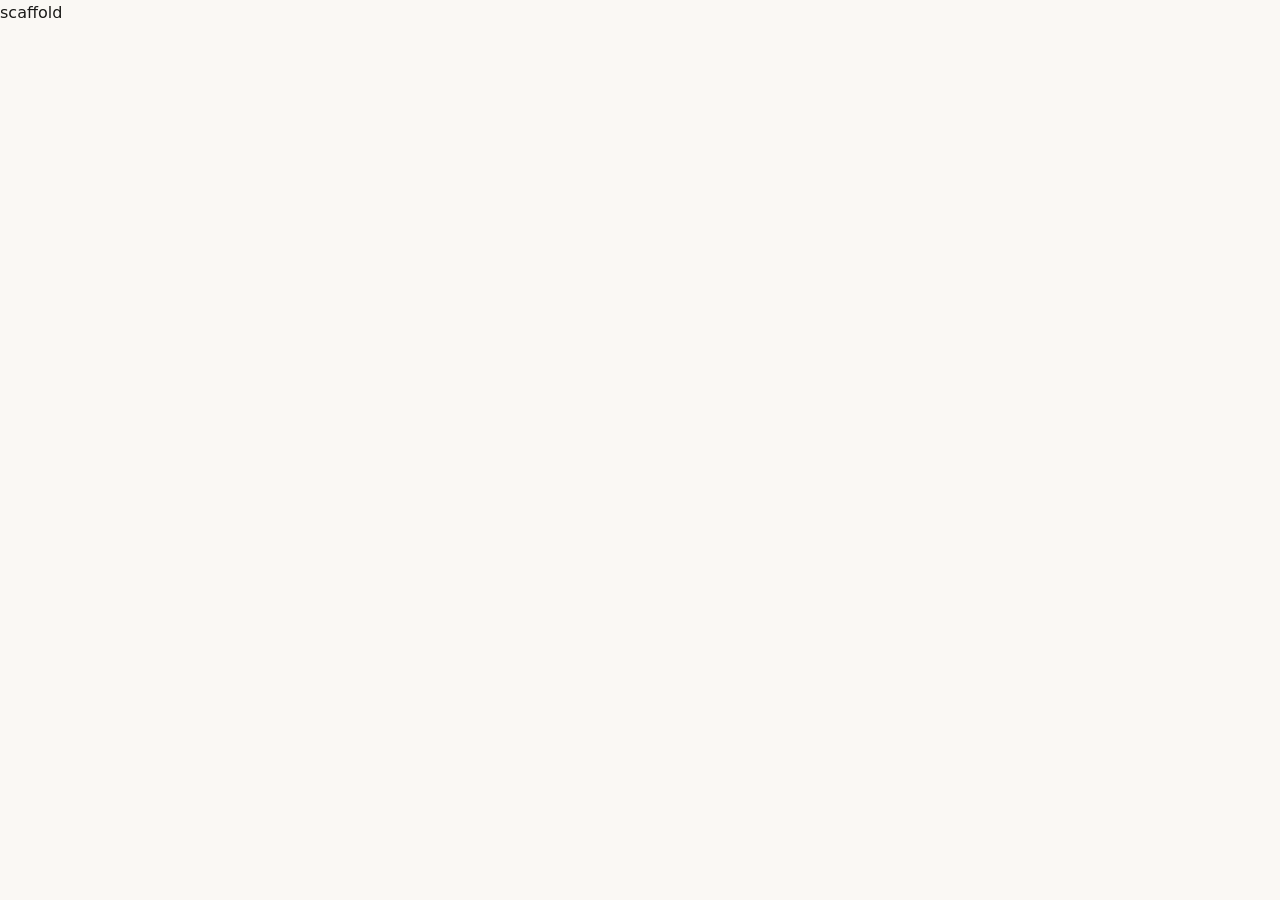
==== privacy.html @ ed711fa7 "feat: project scaffold — file structure + placeholders + LINKS config" ====
<!DOCTYPE html>
<html lang="ru">
<head>
  <meta charset="UTF-8">
  <meta name="viewport" content="width=device-width, initial-scale=1.0">
  <title>Политика конфиденциальности — Марат Деев</title>
  <link rel="stylesheet" href="css/style.css">
  <!-- METRIKA: вставьте счётчик Яндекс.Метрики здесь -->
</head>
<body>
  <p>scaffold</p>
  <script src="js/main.js"></script>
</body>
</html>
---- css/style.css ----
/* css/style.css */
:root {
  --color-bg: #FAF8F4;
  --color-white: #FFFFFF;
  --color-text: #1A1A18;
  --color-text-secondary: #6B6459;
  --color-accent: #C85A1E;
  --color-accent-hover: #A84A18;
  --color-border: #EDE9E2;
  --font-heading: 'Playfair Display', Georgia, serif;
  --font-body: 'Inter', system-ui, sans-serif;
  --radius: 8px;
  --shadow: 0 2px 16px rgba(0,0,0,0.07);
  --max-width: 1140px;
  --section-padding: 80px 24px;
}

*, *::before, *::after { box-sizing: border-box; margin: 0; padding: 0; }

html { scroll-behavior: smooth; }

body {
  font-family: var(--font-body);
  background: var(--color-bg);
  color: var(--color-text);
  font-size: 16px;
  line-height: 1.6;
}

img { max-width: 100%; display: block; }

a { color: inherit; text-decoration: none; }

.container {
  max-width: var(--max-width);
  margin: 0 auto;
  padding: 0 24px;
}
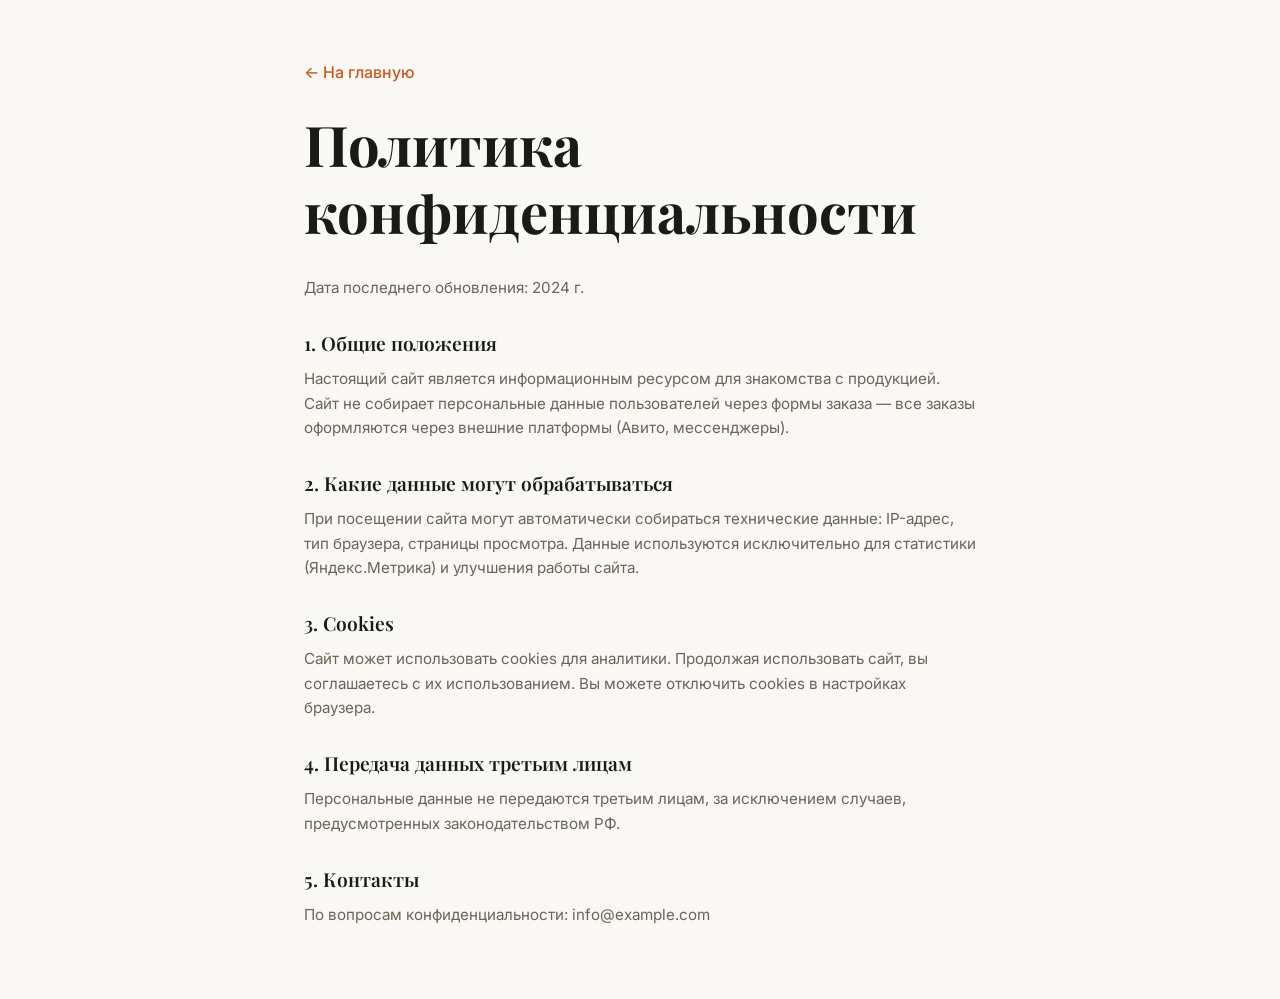
==== commit fe6be647: "feat: privacy policy page" ====
--- a/privacy.html
+++ b/privacy.html
@@ -4,11 +4,39 @@
   <meta charset="UTF-8">
   <meta name="viewport" content="width=device-width, initial-scale=1.0">
   <title>Политика конфиденциальности — Марат Деев</title>
+  <link rel="preconnect" href="https://fonts.googleapis.com">
+  <link rel="preconnect" href="https://fonts.gstatic.com" crossorigin>
+  <link href="https://fonts.googleapis.com/css2?family=Inter:wght@400;500;600&family=Playfair+Display:wght@600;700&display=swap" rel="stylesheet">
   <link rel="stylesheet" href="css/style.css">
-  <!-- METRIKA: вставьте счётчик Яндекс.Метрики здесь -->
+  <style>
+    .privacy-page { max-width: 720px; margin: 0 auto; padding: 60px 24px; }
+    .privacy-page h1 { margin-bottom: 32px; }
+    .privacy-page h2 { margin-top: 32px; margin-bottom: 12px; font-size: 1.2rem; }
+    .privacy-page p, .privacy-page li { font-size: 0.95rem; color: var(--color-text-secondary); }
+    .privacy-page ul { padding-left: 20px; }
+    .privacy-back { display: inline-block; margin-bottom: 24px; color: var(--color-accent); font-weight: 500; }
+  </style>
 </head>
 <body>
-  <p>scaffold</p>
-  <script src="js/main.js"></script>
+  <div class="privacy-page">
+    <a href="index.html" class="privacy-back">← На главную</a>
+    <h1>Политика конфиденциальности</h1>
+    <p>Дата последнего обновления: 2024 г.</p>
+
+    <h2>1. Общие положения</h2>
+    <p>Настоящий сайт является информационным ресурсом для знакомства с продукцией. Сайт не собирает персональные данные пользователей через формы заказа — все заказы оформляются через внешние платформы (Авито, мессенджеры).</p>
+
+    <h2>2. Какие данные могут обрабатываться</h2>
+    <p>При посещении сайта могут автоматически собираться технические данные: IP-адрес, тип браузера, страницы просмотра. Данные используются исключительно для статистики (Яндекс.Метрика) и улучшения работы сайта.</p>
+
+    <h2>3. Cookies</h2>
+    <p>Сайт может использовать cookies для аналитики. Продолжая использовать сайт, вы соглашаетесь с их использованием. Вы можете отключить cookies в настройках браузера.</p>
+
+    <h2>4. Передача данных третьим лицам</h2>
+    <p>Персональные данные не передаются третьим лицам, за исключением случаев, предусмотренных законодательством РФ.</p>
+
+    <h2>5. Контакты</h2>
+    <p>По вопросам конфиденциальности: info@example.com</p>
+  </div>
 </body>
 </html>
--- a/css/style.css
+++ b/css/style.css
@@ -36,3 +36,637 @@
   margin: 0 auto;
   padding: 0 24px;
 }
+
+h1, h2, h3, h4 {
+  font-family: var(--font-heading);
+  line-height: 1.2;
+  color: var(--color-text);
+}
+
+h1 { font-size: clamp(2rem, 5vw, 3.5rem); font-weight: 700; }
+h2 { font-size: clamp(1.5rem, 3vw, 2.25rem); font-weight: 600; margin-bottom: 16px; }
+h3 { font-size: clamp(1.1rem, 2vw, 1.4rem); font-weight: 600; }
+h4 { font-size: clamp(0.95rem, 1.5vw, 1.1rem); font-weight: 600; }
+
+p { color: var(--color-text-secondary); margin-bottom: 12px; }
+
+.btn {
+  display: inline-block;
+  background: var(--color-accent);
+  color: #fff;
+  font-family: var(--font-body);
+  font-weight: 600;
+  font-size: 1rem;
+  padding: 14px 32px;
+  border: none;
+  border-radius: var(--radius);
+  cursor: pointer;
+  transition: background 0.2s;
+  text-align: center;
+  min-height: 48px;
+}
+
+.btn:hover, .btn:focus { background: var(--color-accent-hover); }
+.btn:focus { outline: 3px solid var(--color-accent); outline-offset: 2px; }
+
+.btn--ghost {
+  background: transparent;
+  color: var(--color-accent);
+  border: 2px solid var(--color-accent);
+}
+
+.btn--ghost:hover, .btn--ghost:focus {
+  background: var(--color-accent);
+  color: #fff;
+}
+
+section:not(.hero) { padding: var(--section-padding); }
+
+.section-label {
+  font-size: 0.75rem;
+  font-weight: 600;
+  letter-spacing: 0.12em;
+  text-transform: uppercase;
+  color: var(--color-accent);
+  margin-bottom: 8px;
+  display: block;
+}
+
+/* ── HEADER ─────────────────────────────────────────────────── */
+.site-header {
+  position: sticky;
+  top: 0;
+  z-index: 100;
+  background: rgba(250, 248, 244, 0.95);
+  -webkit-backdrop-filter: blur(8px);
+  backdrop-filter: blur(8px);
+  border-bottom: 1px solid var(--color-border);
+}
+
+.site-header__inner {
+  display: flex;
+  align-items: center;
+  gap: 24px;
+  height: 64px;
+}
+
+.site-header__logo {
+  font-family: var(--font-heading);
+  font-size: 1.2rem;
+  font-weight: 700;
+  color: var(--color-text);
+  flex-shrink: 0;
+}
+
+.site-header__nav {
+  display: flex;
+  gap: 24px;
+  margin-left: auto;
+}
+
+.site-header__nav a {
+  font-size: 0.9rem;
+  font-weight: 500;
+  color: var(--color-text-secondary);
+  transition: color 0.2s;
+}
+
+.site-header__nav a:hover { color: var(--color-accent); }
+
+.site-header__cta {
+  padding: 10px 22px;
+  font-size: 0.9rem;
+  flex-shrink: 0;
+}
+
+@media (max-width: 768px) {
+  .site-header__nav { display: none; }
+  .site-header__logo { font-size: 1rem; }
+}
+
+/* ── HERO ────────────────────────────────────────────────────── */
+.hero {
+  position: relative;
+  min-height: 92vh;
+  display: flex;
+  flex-direction: column;
+  padding: 0;
+  overflow: hidden;
+}
+
+.hero__media {
+  width: 100%;
+  flex: 1;
+  min-height: 60vh;
+  overflow: hidden;
+}
+
+.hero__img {
+  width: 100%;
+  height: 100%;
+  object-fit: cover;
+  object-position: center top;
+}
+
+.hero__content {
+  position: relative;
+  background: var(--color-bg);
+  padding: 40px 24px 48px;
+  text-align: center;
+}
+
+.hero__title { margin-bottom: 16px; }
+
+.hero__subtitle {
+  font-size: 1.05rem;
+  max-width: 560px;
+  margin: 0 auto 32px;
+}
+
+.hero__cta { min-width: 200px; }
+
+@media (min-width: 900px) {
+  .hero {
+    flex-direction: row;
+    min-height: 90vh;
+  }
+
+  .hero__media {
+    width: 55%;
+    min-height: 90vh;
+    flex: none;
+  }
+
+  .hero__content {
+    flex: 1;
+    display: flex;
+    flex-direction: column;
+    justify-content: center;
+    text-align: left;
+    padding: 60px 60px 60px 56px;
+    background: var(--color-bg);
+  }
+
+  .hero__subtitle { margin-left: 0; margin-right: 0; }
+}
+
+/* ── ABOUT ───────────────────────────────────────────────────── */
+.about { background: var(--color-white); }
+
+.about__inner {
+  display: grid;
+  grid-template-columns: 1fr;
+  gap: 40px;
+  align-items: center;
+}
+
+.about__photo {
+  width: 100%;
+  max-width: 320px;
+  border-radius: 12px;
+  margin: 0 auto;
+  box-shadow: var(--shadow);
+}
+
+.about__facts {
+  list-style: none;
+  margin-top: 24px;
+  display: flex;
+  flex-direction: column;
+  gap: 14px;
+}
+
+.about__fact {
+  display: flex;
+  align-items: center;
+  gap: 12px;
+  font-size: 0.95rem;
+  font-weight: 500;
+  color: var(--color-text);
+}
+
+.about__fact-icon { font-size: 1.2rem; flex-shrink: 0; }
+
+@media (min-width: 768px) {
+  .about__inner { grid-template-columns: 340px 1fr; }
+  .about__photo { max-width: 100%; margin: 0; }
+}
+
+/* ── CATALOG ─────────────────────────────────────────────────── */
+.catalog__grid {
+  display: grid;
+  grid-template-columns: 1fr;
+  gap: 32px;
+  margin-top: 40px;
+}
+
+@media (min-width: 600px) {
+  .catalog__grid { grid-template-columns: repeat(2, 1fr); }
+}
+@media (min-width: 900px) {
+  .catalog__grid { grid-template-columns: repeat(3, 1fr); }
+}
+
+/* ── PRODUCT CARD ────────────────────────────────────────────── */
+.product-card {
+  background: var(--color-white);
+  border-radius: 12px;
+  overflow: hidden;
+  box-shadow: var(--shadow);
+  display: flex;
+  flex-direction: column;
+}
+
+/* slider */
+.product-card__slider {
+  position: relative;
+  aspect-ratio: 4 / 5;
+  overflow: hidden;
+  background: #F5F5F5;
+}
+
+.product-card__slides {
+  display: flex;
+  height: 100%;
+  transition: transform 0.35s ease;
+}
+
+.product-card__slides img {
+  min-width: 100%;
+  width: 100%;
+  height: 100%;
+  object-fit: cover;
+  flex-shrink: 0;
+}
+
+.product-card__slider-btn {
+  position: absolute;
+  top: 50%;
+  transform: translateY(-50%);
+  background: rgba(255,255,255,0.85);
+  border: none;
+  border-radius: 50%;
+  width: 36px;
+  height: 36px;
+  font-size: 1.4rem;
+  line-height: 1;
+  cursor: pointer;
+  display: flex;
+  align-items: center;
+  justify-content: center;
+  color: var(--color-text);
+  transition: background 0.2s;
+  z-index: 2;
+}
+
+.product-card__slider-btn:hover { background: #fff; }
+
+.product-card__slider-btn--prev { left: 8px; }
+.product-card__slider-btn--next { right: 8px; }
+
+.product-card__dots {
+  position: absolute;
+  bottom: 10px;
+  left: 50%;
+  transform: translateX(-50%);
+  display: flex;
+  gap: 6px;
+}
+
+.product-card__dot {
+  width: 7px;
+  height: 7px;
+  border-radius: 50%;
+  background: rgba(255,255,255,0.6);
+  cursor: pointer;
+  transition: background 0.2s;
+}
+
+.product-card__dot--active { background: #fff; }
+
+/* body */
+.product-card__body {
+  padding: 20px;
+  display: flex;
+  flex-direction: column;
+  gap: 8px;
+  flex: 1;
+}
+
+.product-card__name { font-size: 1.1rem; }
+
+.product-card__price {
+  font-size: 1.4rem;
+  font-weight: 700;
+  color: var(--color-text);
+}
+
+.product-card__sizes {
+  font-size: 0.85rem;
+  color: var(--color-text-secondary);
+  font-weight: 500;
+}
+
+.product-card__buy { width: 100%; margin-top: 8px; }
+
+.product-card__material {
+  font-size: 0.8rem;
+  color: var(--color-text-secondary);
+  margin: 0;
+  padding-top: 4px;
+  border-top: 1px solid var(--color-border);
+}
+
+/* ── ADVANTAGES ──────────────────────────────────────────────── */
+.advantages { background: var(--color-white); }
+
+.advantages__grid {
+  display: grid;
+  grid-template-columns: 1fr 1fr;
+  gap: 24px;
+  margin-top: 40px;
+}
+
+@media (min-width: 768px) {
+  .advantages__grid { grid-template-columns: repeat(3, 1fr); }
+}
+
+.advantages__item {
+  background: var(--color-bg);
+  border-radius: 12px;
+  padding: 24px 20px;
+  border: 1px solid var(--color-border);
+}
+
+.advantages__icon { font-size: 2rem; display: block; margin-bottom: 12px; }
+
+.advantages__item h3 { font-size: 1rem; margin-bottom: 8px; }
+.advantages__item p { font-size: 0.875rem; margin: 0; }
+
+/* ── MATERIALS ───────────────────────────────────────────────── */
+.materials__grid {
+  display: grid;
+  grid-template-columns: 1fr;
+  gap: 24px;
+  margin-top: 40px;
+}
+
+@media (min-width: 640px) {
+  .materials__grid { grid-template-columns: 1fr 1fr; }
+}
+
+.materials__card {
+  background: var(--color-white);
+  border-radius: 12px;
+  padding: 28px 24px;
+  border: 1px solid var(--color-border);
+}
+
+.materials__card h3 { margin-bottom: 12px; }
+
+.materials__tags {
+  list-style: none;
+  display: flex;
+  flex-wrap: wrap;
+  gap: 8px;
+  margin-top: 16px;
+}
+
+.materials__tags li {
+  background: var(--color-bg);
+  border: 1px solid var(--color-border);
+  padding: 4px 12px;
+  border-radius: 20px;
+  font-size: 0.8rem;
+  font-weight: 500;
+  color: var(--color-text-secondary);
+}
+
+/* ── SIZES ───────────────────────────────────────────────────── */
+.sizes { background: var(--color-white); }
+
+.sizes__table {
+  width: 100%;
+  max-width: 480px;
+  border-collapse: collapse;
+  margin-top: 32px;
+  font-size: 0.95rem;
+}
+
+.sizes__table th,
+.sizes__table td {
+  padding: 14px 16px;
+  text-align: left;
+  border-bottom: 1px solid var(--color-border);
+}
+
+.sizes__table th {
+  font-weight: 600;
+  color: var(--color-text);
+  font-family: var(--font-heading);
+}
+
+.sizes__table td { color: var(--color-text-secondary); }
+
+.sizes__note {
+  margin-top: 24px;
+  display: flex;
+  align-items: center;
+  gap: 12px;
+  flex-wrap: wrap;
+  color: var(--color-text-secondary);
+  font-size: 0.95rem;
+}
+
+.sizes__contact-btn { padding: 8px 18px; font-size: 0.9rem; min-height: 40px; }
+
+/* ── FAQ ─────────────────────────────────────────────────────── */
+.faq__list {
+  margin-top: 40px;
+  border-top: 1px solid var(--color-border);
+}
+
+.faq__item {
+  border-bottom: 1px solid var(--color-border);
+}
+
+.faq__item summary {
+  list-style: none;
+  display: flex;
+  justify-content: space-between;
+  align-items: center;
+  padding: 20px 0;
+  cursor: pointer;
+  font-weight: 600;
+  font-size: 1rem;
+  color: var(--color-text);
+  gap: 16px;
+  user-select: none;
+}
+
+.faq__item summary::-webkit-details-marker { display: none; }
+
+.faq__item summary::after {
+  content: '+';
+  font-size: 1.4rem;
+  font-weight: 300;
+  color: var(--color-accent);
+  flex-shrink: 0;
+  transition: transform 0.2s;
+}
+
+.faq__item[open] summary::after {
+  transform: rotate(45deg);
+}
+
+.faq__answer {
+  padding: 0 0 20px;
+}
+
+.faq__answer p { font-size: 0.95rem; margin: 0; }
+
+/* ── FOOTER ──────────────────────────────────────────────────── */
+.site-footer {
+  background: var(--color-text);
+  color: rgba(255,255,255,0.75);
+  padding: 48px 24px;
+  margin-top: auto;
+}
+
+.site-footer__inner {
+  display: grid;
+  grid-template-columns: 1fr;
+  gap: 32px;
+}
+
+@media (min-width: 768px) {
+  .site-footer__inner { grid-template-columns: 1fr 1fr 1fr; align-items: start; }
+}
+
+.site-footer__logo {
+  font-family: var(--font-heading);
+  font-size: 1.2rem;
+  font-weight: 700;
+  color: #fff;
+  display: block;
+  margin-bottom: 8px;
+}
+
+.site-footer__tagline { font-size: 0.85rem; margin: 0; color: rgba(255,255,255,0.5); }
+
+.site-footer__contacts {
+  display: flex;
+  flex-direction: column;
+  gap: 12px;
+}
+
+.site-footer__link {
+  color: rgba(255,255,255,0.75);
+  font-size: 0.9rem;
+  transition: color 0.2s;
+  display: inline-block;
+}
+
+.site-footer__link:hover { color: #fff; }
+
+.site-footer__link--small { font-size: 0.8rem; }
+
+.site-footer__legal { display: flex; flex-direction: column; gap: 8px; }
+
+.site-footer__copy { font-size: 0.8rem; margin: 0; color: rgba(255,255,255,0.4); }
+
+/* ── POPUP ───────────────────────────────────────────────────── */
+.popup-overlay[hidden] { display: none !important; }
+
+.popup-overlay {
+  position: fixed;
+  inset: 0;
+  background: rgba(0,0,0,0.5);
+  z-index: 200;
+  display: flex;
+  align-items: flex-end;
+  justify-content: center;
+  padding: 0;
+  animation: fadeIn 0.2s ease;
+}
+
+@media (min-width: 520px) {
+  .popup-overlay { align-items: center; padding: 24px; }
+}
+
+@keyframes fadeIn {
+  from { opacity: 0; }
+  to   { opacity: 1; }
+}
+
+.popup {
+  background: var(--color-white);
+  border-radius: 16px 16px 0 0;
+  padding: 32px 24px 40px;
+  width: 100%;
+  max-width: 420px;
+  position: relative;
+  animation: slideUp 0.25s ease;
+}
+
+@media (min-width: 520px) {
+  .popup { border-radius: 16px; padding: 40px 36px; }
+}
+
+@keyframes slideUp {
+  from { transform: translateY(40px); opacity: 0; }
+  to   { transform: translateY(0);    opacity: 1; }
+}
+
+.popup__close {
+  position: absolute;
+  top: 16px;
+  right: 16px;
+  background: none;
+  border: none;
+  font-size: 1.1rem;
+  cursor: pointer;
+  color: var(--color-text-secondary);
+  width: 32px;
+  height: 32px;
+  display: flex;
+  align-items: center;
+  justify-content: center;
+  border-radius: 50%;
+  transition: background 0.2s;
+}
+
+.popup__close:hover { background: var(--color-bg); }
+
+.popup__title { margin-bottom: 6px; font-size: 1.2rem; }
+
+.popup__subtitle { font-size: 0.9rem; color: var(--color-text-secondary); margin-bottom: 24px; }
+
+.popup__actions {
+  display: flex;
+  flex-direction: column;
+  gap: 12px;
+}
+
+.popup__level--hidden { display: none; }
+
+.popup__back {
+  background: none;
+  border: none;
+  cursor: pointer;
+  font-size: 0.9rem;
+  color: var(--color-accent);
+  font-weight: 500;
+  padding: 0;
+  margin-bottom: 16px;
+  display: inline-flex;
+  align-items: center;
+  gap: 4px;
+}
+
+.popup__btn-vk  { background: #0077FF; }
+.popup__btn-vk:hover  { background: #005FCC; }
+.popup__btn-tg  { background: #27A7E7; }
+.popup__btn-tg:hover  { background: #1A8EC2; }
+.popup__btn-wa  { background: #25D366; }
+.popup__btn-wa:hover  { background: #1DAE52; }
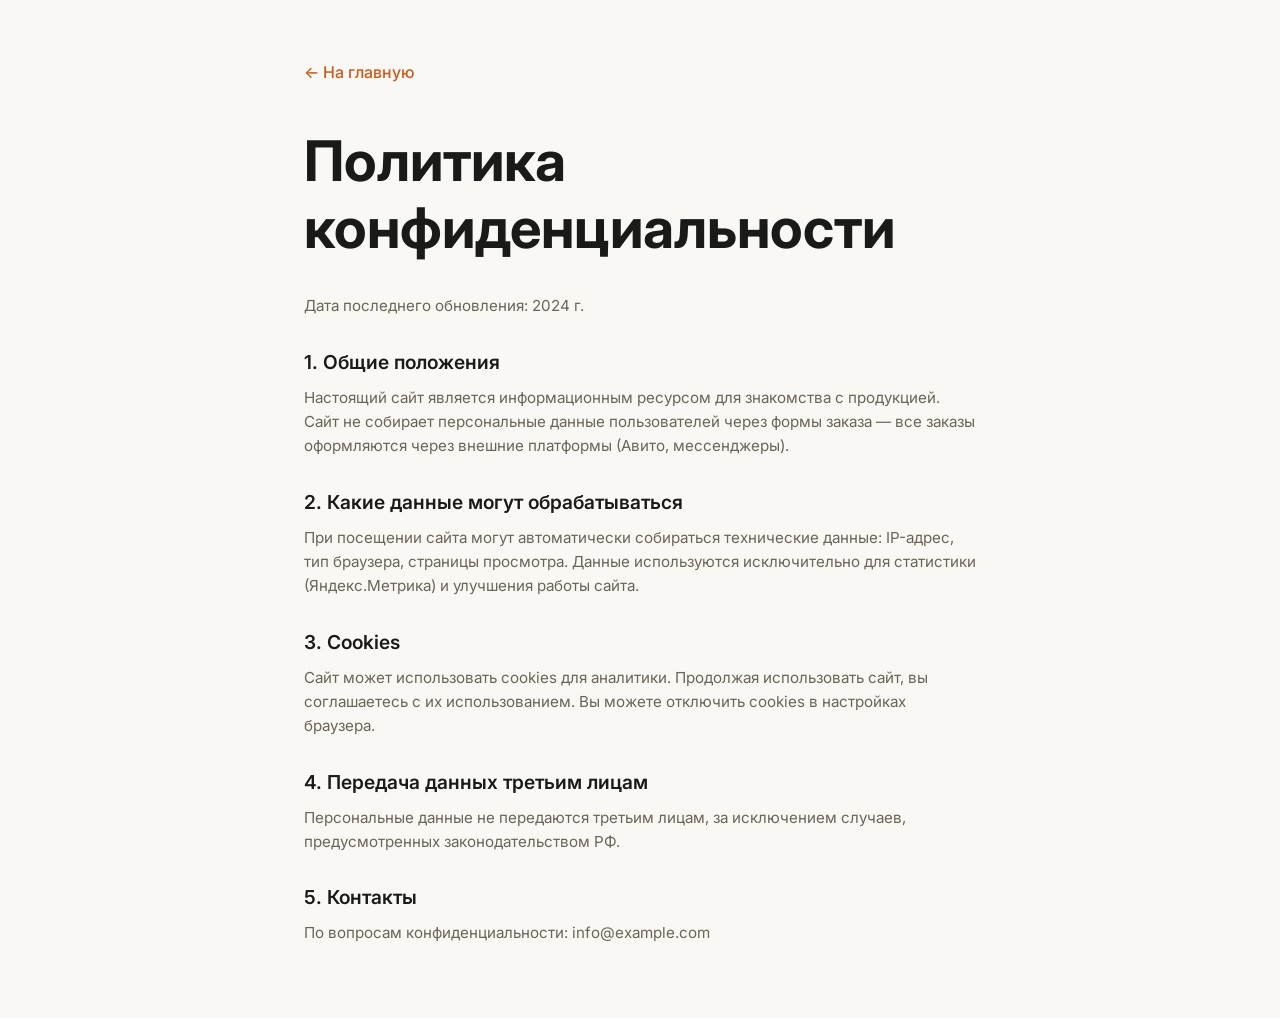
==== commit 9444e2d0: "feat: add Google Analytics G-NPZWELP143" ====
--- a/privacy.html
+++ b/privacy.html
@@ -1,6 +1,15 @@
 <!DOCTYPE html>
 <html lang="ru">
 <head>
+  <!-- Google tag (gtag.js) -->
+  <script async src="https://www.googletagmanager.com/gtag/js?id=G-NPZWELP143"></script>
+  <script>
+    window.dataLayer = window.dataLayer || [];
+    function gtag(){dataLayer.push(arguments);}
+    gtag('js', new Date());
+    gtag('config', 'G-NPZWELP143');
+  </script>
+
   <meta charset="UTF-8">
   <meta name="viewport" content="width=device-width, initial-scale=1.0">
   <title>Политика конфиденциальности — Марат Деев</title>
--- a/css/style.css
+++ b/css/style.css
@@ -7,7 +7,7 @@
   --color-accent: #C85A1E;
   --color-accent-hover: #A84A18;
   --color-border: #EDE9E2;
-  --font-heading: 'Playfair Display', Georgia, serif;
+  --font-heading: 'Inter', system-ui, sans-serif;
   --font-body: 'Inter', system-ui, sans-serif;
   --radius: 8px;
   --shadow: 0 2px 16px rgba(0,0,0,0.07);
@@ -100,43 +100,55 @@
   background: rgba(250, 248, 244, 0.95);
   -webkit-backdrop-filter: blur(8px);
   backdrop-filter: blur(8px);
-  border-bottom: 1px solid var(--color-border);
+  border: 2px solid var(--color-accent);
 }
 
 .site-header__inner {
   display: flex;
   align-items: center;
   gap: 24px;
-  height: 64px;
+  min-height: 72px;
 }
 
 .site-header__logo {
+  display: inline-flex;
+  align-items: center;
   font-family: var(--font-heading);
   font-size: 1.2rem;
   font-weight: 700;
   color: var(--color-text);
+  line-height: 1;
   flex-shrink: 0;
 }
 
 .site-header__nav {
   display: flex;
+  align-items: center;
   gap: 24px;
   margin-left: auto;
+  align-self: center;
 }
 
 .site-header__nav a {
+  display: inline-flex;
+  align-items: center;
   font-size: 0.9rem;
   font-weight: 500;
   color: var(--color-text-secondary);
+  line-height: 1;
   transition: color 0.2s;
 }
 
 .site-header__nav a:hover { color: var(--color-accent); }
 
 .site-header__cta {
+  display: inline-flex;
+  align-items: center;
+  justify-content: center;
   padding: 10px 22px;
   font-size: 0.9rem;
   flex-shrink: 0;
+  line-height: 1;
 }
 
 @media (max-width: 768px) {
@@ -178,12 +190,32 @@
 .hero__title { margin-bottom: 16px; }
 
 .hero__subtitle {
-  font-size: 1.05rem;
+  font-size: 0.98rem;
   max-width: 560px;
-  margin: 0 auto 32px;
-}
-
-.hero__cta { min-width: 200px; }
+  margin: 0 auto 18px;
+}
+
+.hero__badges {
+  list-style: none;
+  display: flex;
+  flex-wrap: wrap;
+  gap: 8px;
+  justify-content: center;
+  margin: 0 0 26px;
+}
+
+.hero__badges li {
+  background: var(--color-white);
+  border: 1px solid var(--color-accent);
+  color: var(--color-text);
+  border-radius: 999px;
+  padding: 6px 12px;
+  font-size: 0.78rem;
+  font-weight: 600;
+  min-height: unset;
+}
+
+.hero__cta { min-width: 220px; }
 
 @media (min-width: 900px) {
   .hero {
@@ -208,10 +240,11 @@
   }
 
   .hero__subtitle { margin-left: 0; margin-right: 0; }
+  .hero__badges { justify-content: flex-start; }
 }
 
 /* ── ABOUT ───────────────────────────────────────────────────── */
-.about { background: var(--color-white); }
+.about { background: var(--color-white); border-top: 1px solid var(--color-border); border-bottom: 1px solid var(--color-border); }
 
 .about__inner {
   display: grid;
@@ -237,22 +270,23 @@
 }
 
 .about__fact {
-  display: flex;
-  align-items: center;
-  gap: 12px;
+  display: block;
+  background: var(--color-bg);
+  border: 1px solid var(--color-border);
+  border-radius: 10px;
+  padding: 12px 14px;
   font-size: 0.95rem;
   font-weight: 500;
   color: var(--color-text);
 }
 
-.about__fact-icon { font-size: 1.2rem; flex-shrink: 0; }
-
 @media (min-width: 768px) {
   .about__inner { grid-template-columns: 340px 1fr; }
   .about__photo { max-width: 100%; margin: 0; }
 }
 
 /* ── CATALOG ─────────────────────────────────────────────────── */
+.catalog { background: #FFFDF9; border-bottom: 1px solid var(--color-border); }
 .catalog__grid {
   display: grid;
   grid-template-columns: 1fr;
@@ -355,6 +389,22 @@
 
 .product-card__name { font-size: 1.1rem; }
 
+.product-card__scenario {
+  display: inline-flex;
+  align-items: center;
+  width: fit-content;
+  font-size: 0.72rem;
+  font-weight: 700;
+  letter-spacing: 0.04em;
+  text-transform: uppercase;
+  color: var(--color-accent);
+  background: #FFF4EB;
+  border: 1px solid #F2C7AE;
+  border-radius: 999px;
+  padding: 4px 10px;
+  min-height: unset;
+}
+
 .product-card__price {
   font-size: 1.4rem;
   font-weight: 700;
@@ -370,15 +420,15 @@
 .product-card__buy { width: 100%; margin-top: 8px; }
 
 .product-card__material {
-  font-size: 0.8rem;
+  font-size: 0.76rem;
   color: var(--color-text-secondary);
   margin: 0;
   padding-top: 4px;
-  border-top: 1px solid var(--color-border);
+  opacity: 0.95;
 }
 
 /* ── ADVANTAGES ──────────────────────────────────────────────── */
-.advantages { background: var(--color-white); }
+.advantages { background: var(--color-bg); border-bottom: 1px solid var(--color-border); }
 
 .advantages__grid {
   display: grid;
@@ -398,12 +448,11 @@
   border: 1px solid var(--color-border);
 }
 
-.advantages__icon { font-size: 2rem; display: block; margin-bottom: 12px; }
-
 .advantages__item h3 { font-size: 1rem; margin-bottom: 8px; }
 .advantages__item p { font-size: 0.875rem; margin: 0; }
 
 /* ── MATERIALS ───────────────────────────────────────────────── */
+.materials { background: var(--color-white); border-bottom: 1px solid var(--color-border); }
 .materials__grid {
   display: grid;
   grid-template-columns: 1fr;
@@ -442,45 +491,8 @@
   color: var(--color-text-secondary);
 }
 
-/* ── SIZES ───────────────────────────────────────────────────── */
-.sizes { background: var(--color-white); }
-
-.sizes__table {
-  width: 100%;
-  max-width: 480px;
-  border-collapse: collapse;
-  margin-top: 32px;
-  font-size: 0.95rem;
-}
-
-.sizes__table th,
-.sizes__table td {
-  padding: 14px 16px;
-  text-align: left;
-  border-bottom: 1px solid var(--color-border);
-}
-
-.sizes__table th {
-  font-weight: 600;
-  color: var(--color-text);
-  font-family: var(--font-heading);
-}
-
-.sizes__table td { color: var(--color-text-secondary); }
-
-.sizes__note {
-  margin-top: 24px;
-  display: flex;
-  align-items: center;
-  gap: 12px;
-  flex-wrap: wrap;
-  color: var(--color-text-secondary);
-  font-size: 0.95rem;
-}
-
-.sizes__contact-btn { padding: 8px 18px; font-size: 0.9rem; min-height: 40px; }
-
 /* ── FAQ ─────────────────────────────────────────────────────── */
+.faq { background: #FFFDF9; }
 .faq__list {
   margin-top: 40px;
   border-top: 1px solid var(--color-border);
@@ -553,6 +565,8 @@
 }
 
 .site-footer__tagline { font-size: 0.85rem; margin: 0; color: rgba(255,255,255,0.5); }
+
+.site-footer__note { font-size: 0.85rem; margin: 10px 0 0; color: rgba(255,255,255,0.75); }
 
 .site-footer__contacts {
   display: flex;
@@ -670,3 +684,26 @@
 .popup__btn-tg:hover  { background: #1A8EC2; }
 .popup__btn-wa  { background: #25D366; }
 .popup__btn-wa:hover  { background: #1DAE52; }
+
+/* ── MOBILE FINAL PASS ───────────────────────────────────────── */
+@media (max-width: 480px) {
+  :root { --section-padding: 52px 20px; }
+
+  h1 { font-size: 1.85rem; }
+  h2 { font-size: 1.4rem; }
+
+  .advantages__grid { grid-template-columns: 1fr; }
+
+  .catalog__grid { gap: 20px; }
+
+  .product-card__price { font-size: 1.25rem; }
+
+  .popup { padding: 28px 20px 36px; }
+}
+
+/* Ensure tap targets are at least 44px */
+button, a, summary { min-height: 44px; }
+.product-card__dot { min-height: unset; }
+
+/* Smooth scroll offset for sticky header */
+[id] { scroll-margin-top: 72px; }
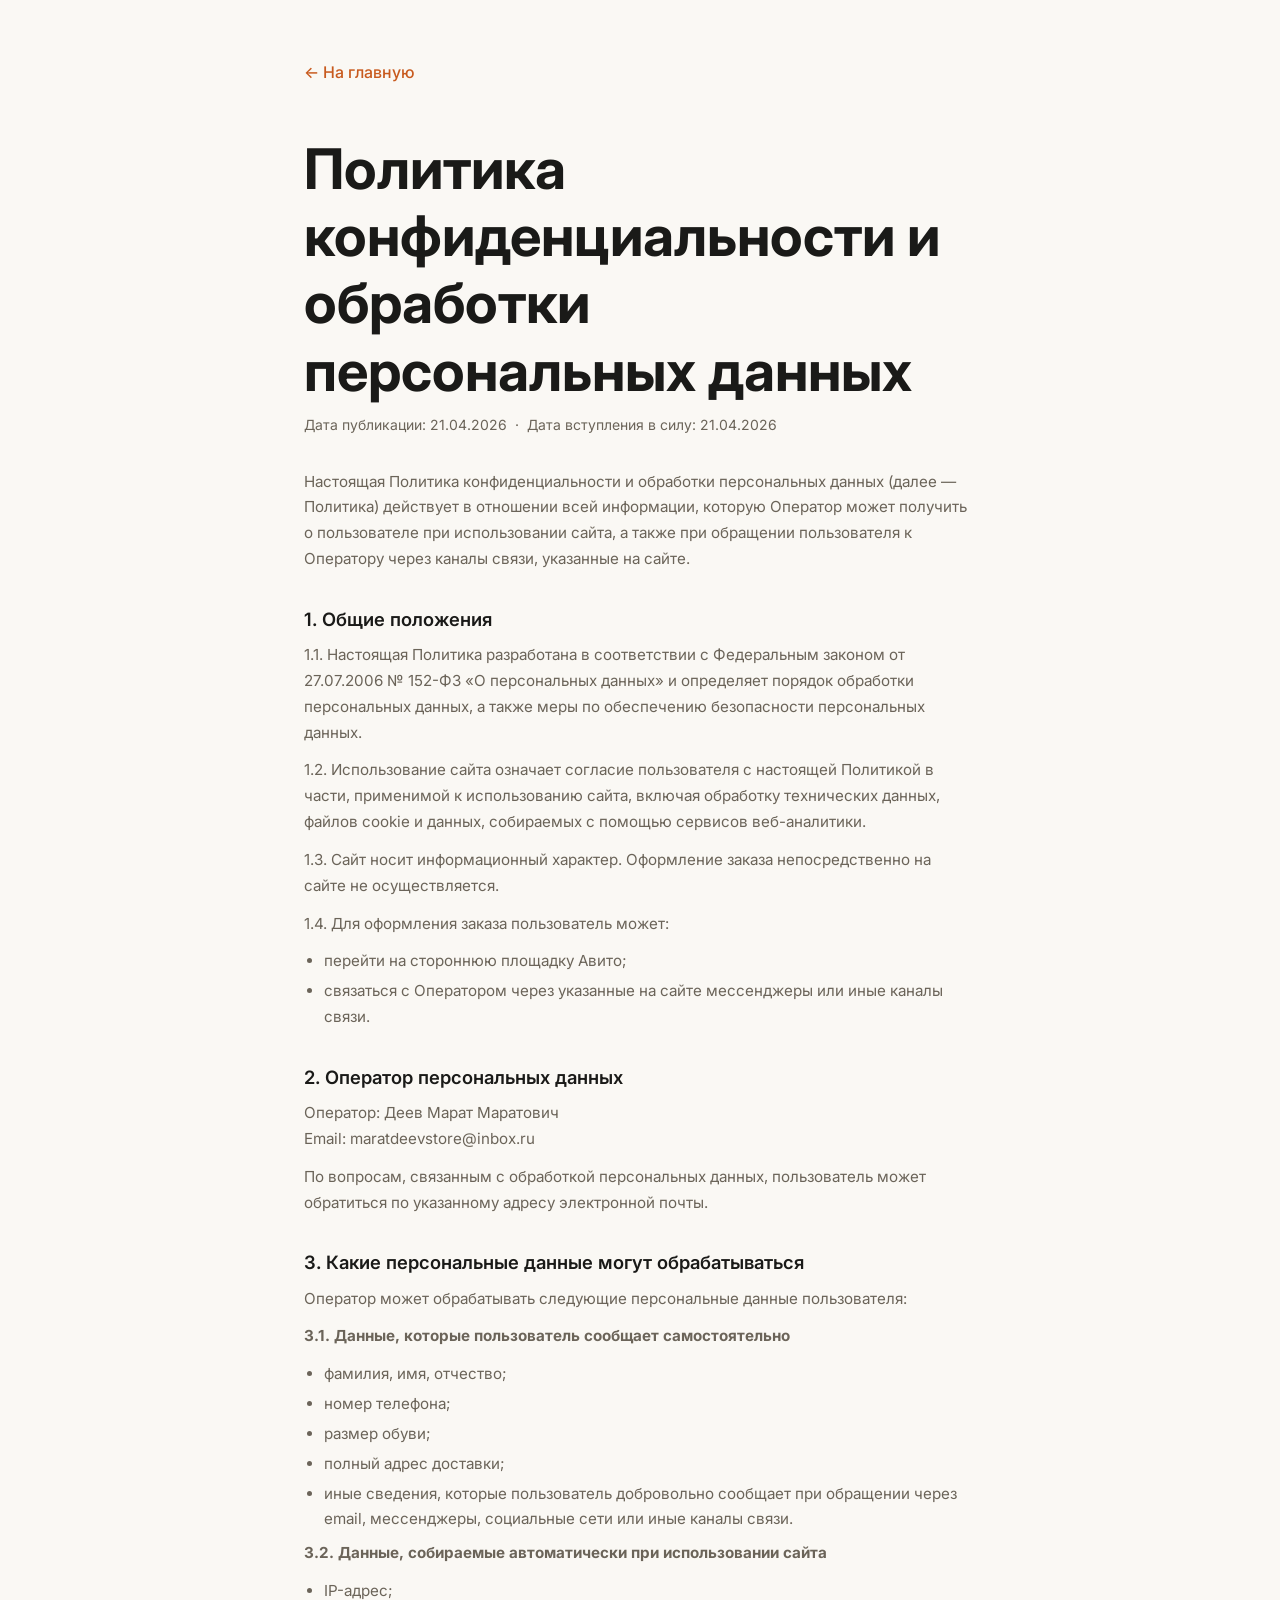
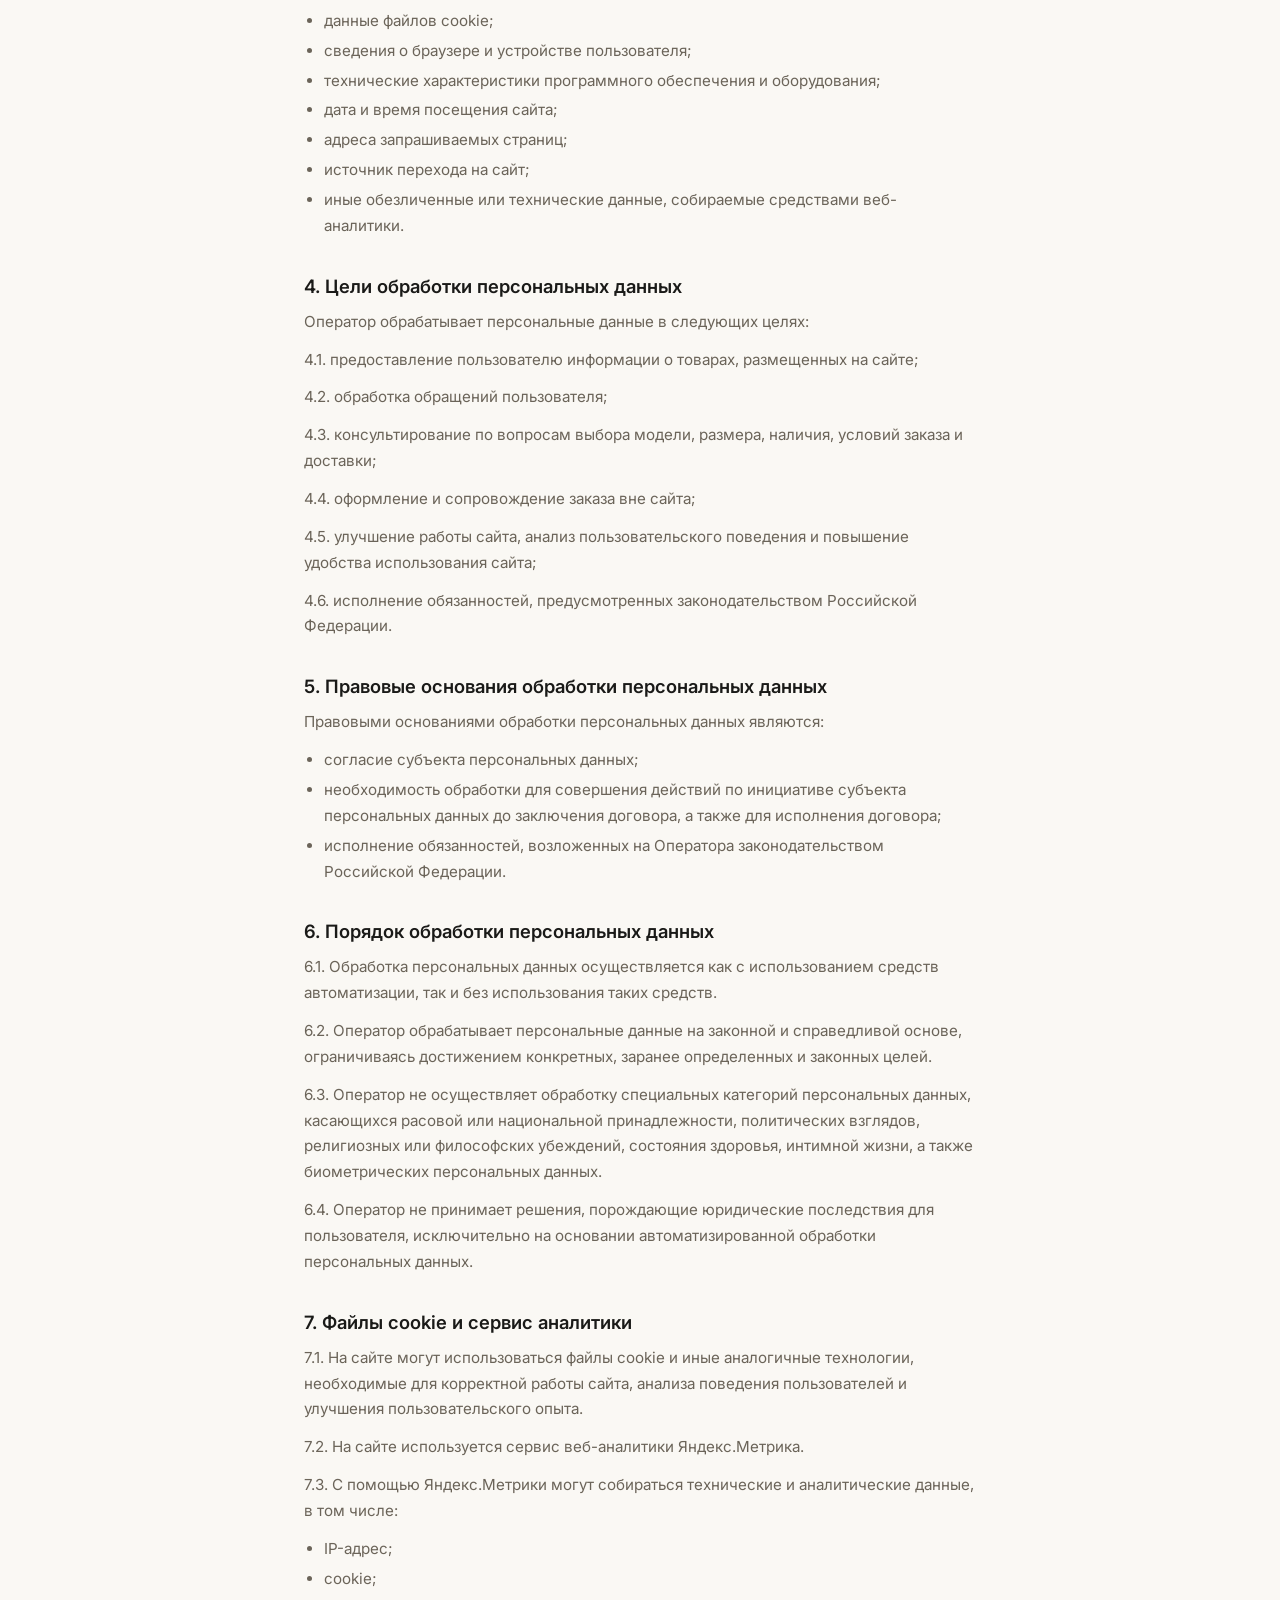
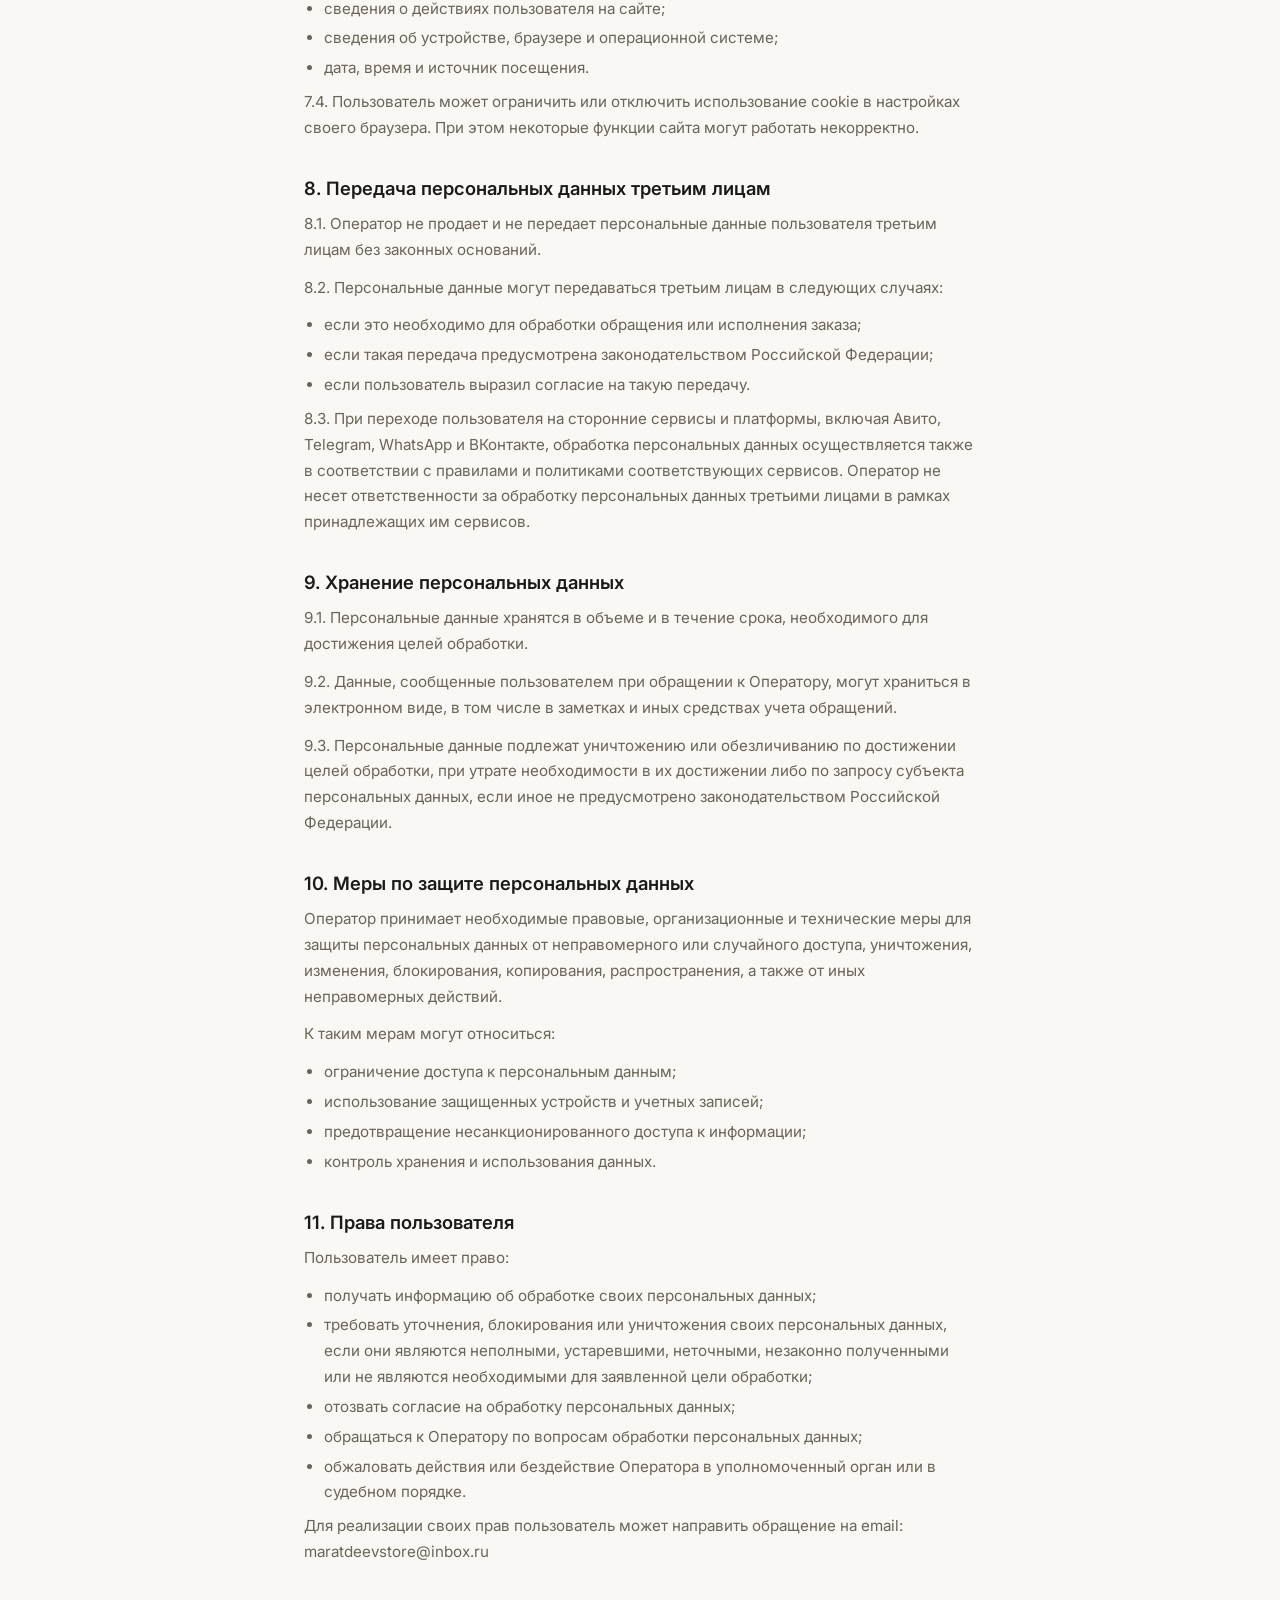
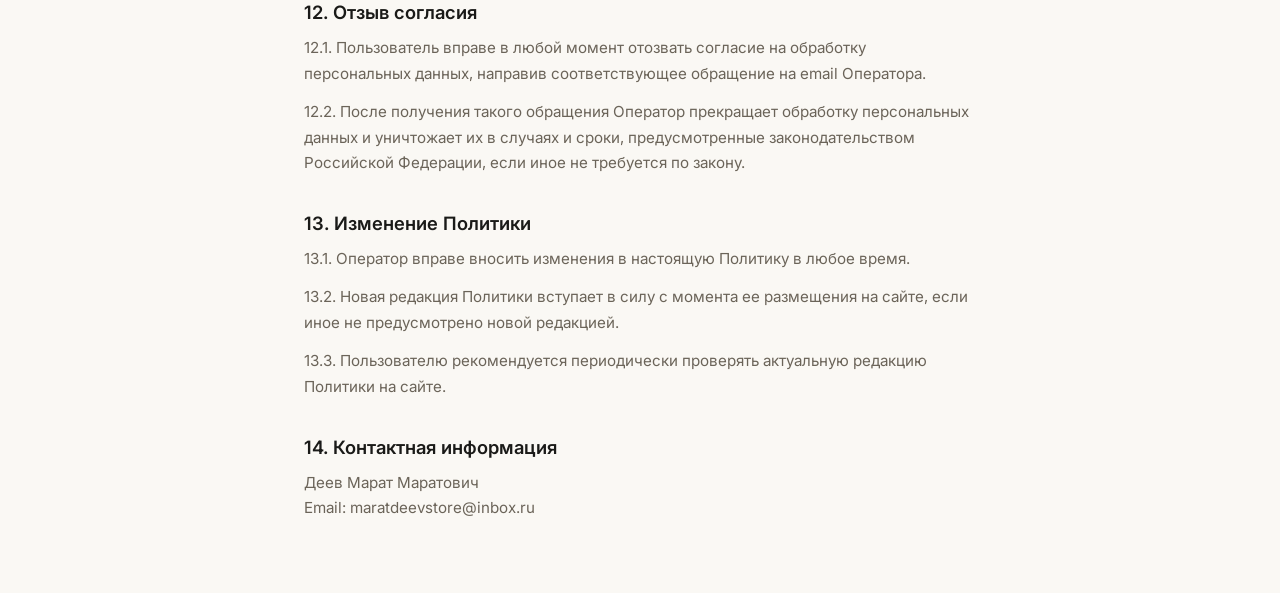
==== commit a9d14544: "feat: update privacy policy to full legal version" ====
--- a/privacy.html
+++ b/privacy.html
@@ -1,15 +1,6 @@
 <!DOCTYPE html>
 <html lang="ru">
 <head>
-  <!-- Google tag (gtag.js) -->
-  <script async src="https://www.googletagmanager.com/gtag/js?id=G-NPZWELP143"></script>
-  <script>
-    window.dataLayer = window.dataLayer || [];
-    function gtag(){dataLayer.push(arguments);}
-    gtag('js', new Date());
-    gtag('config', 'G-NPZWELP143');
-  </script>
-
   <meta charset="UTF-8">
   <meta name="viewport" content="width=device-width, initial-scale=1.0">
   <title>Политика конфиденциальности — Марат Деев</title>
@@ -19,33 +10,146 @@
   <link rel="stylesheet" href="css/style.css">
   <style>
     .privacy-page { max-width: 720px; margin: 0 auto; padding: 60px 24px; }
-    .privacy-page h1 { margin-bottom: 32px; }
-    .privacy-page h2 { margin-top: 32px; margin-bottom: 12px; font-size: 1.2rem; }
-    .privacy-page p, .privacy-page li { font-size: 0.95rem; color: var(--color-text-secondary); }
-    .privacy-page ul { padding-left: 20px; }
-    .privacy-back { display: inline-block; margin-bottom: 24px; color: var(--color-accent); font-weight: 500; }
+    .privacy-page h1 { margin-bottom: 8px; }
+    .privacy-page .privacy-dates { font-size: 0.875rem; color: var(--color-text-secondary); margin-bottom: 32px; }
+    .privacy-page h2 { margin-top: 36px; margin-bottom: 12px; font-size: 1.15rem; font-family: var(--font-body); font-weight: 600; }
+    .privacy-page p, .privacy-page li { font-size: 0.95rem; color: var(--color-text-secondary); line-height: 1.7; }
+    .privacy-page ul { padding-left: 20px; margin: 8px 0; }
+    .privacy-page li { margin-bottom: 4px; }
+    .privacy-back { display: inline-block; margin-bottom: 32px; color: var(--color-accent); font-weight: 500; text-decoration: none; }
+    .privacy-back:hover { text-decoration: underline; }
   </style>
 </head>
-<body>
+<body style="background:var(--color-bg);">
   <div class="privacy-page">
-    <a href="index.html" class="privacy-back">← На главную</a>
-    <h1>Политика конфиденциальности</h1>
-    <p>Дата последнего обновления: 2024 г.</p>
+    <a href="/" class="privacy-back">← На главную</a>
+
+    <h1>Политика конфиденциальности и обработки персональных данных</h1>
+    <p class="privacy-dates">Дата публикации: 21.04.2026&nbsp;&nbsp;·&nbsp;&nbsp;Дата вступления в силу: 21.04.2026</p>
+
+    <p>Настоящая Политика конфиденциальности и обработки персональных данных (далее — Политика) действует в отношении всей информации, которую Оператор может получить о пользователе при использовании сайта, а также при обращении пользователя к Оператору через каналы связи, указанные на сайте.</p>
 
     <h2>1. Общие положения</h2>
-    <p>Настоящий сайт является информационным ресурсом для знакомства с продукцией. Сайт не собирает персональные данные пользователей через формы заказа — все заказы оформляются через внешние платформы (Авито, мессенджеры).</p>
+    <p>1.1. Настоящая Политика разработана в соответствии с Федеральным законом от 27.07.2006 № 152-ФЗ «О персональных данных» и определяет порядок обработки персональных данных, а также меры по обеспечению безопасности персональных данных.</p>
+    <p>1.2. Использование сайта означает согласие пользователя с настоящей Политикой в части, применимой к использованию сайта, включая обработку технических данных, файлов cookie и данных, собираемых с помощью сервисов веб-аналитики.</p>
+    <p>1.3. Сайт носит информационный характер. Оформление заказа непосредственно на сайте не осуществляется.</p>
+    <p>1.4. Для оформления заказа пользователь может:</p>
+    <ul>
+      <li>перейти на стороннюю площадку Авито;</li>
+      <li>связаться с Оператором через указанные на сайте мессенджеры или иные каналы связи.</li>
+    </ul>
 
-    <h2>2. Какие данные могут обрабатываться</h2>
-    <p>При посещении сайта могут автоматически собираться технические данные: IP-адрес, тип браузера, страницы просмотра. Данные используются исключительно для статистики (Яндекс.Метрика) и улучшения работы сайта.</p>
+    <h2>2. Оператор персональных данных</h2>
+    <p>Оператор: Деев Марат Маратович<br>
+    Email: <a href="mailto:maratdeevstore@inbox.ru">maratdeevstore@inbox.ru</a></p>
+    <p>По вопросам, связанным с обработкой персональных данных, пользователь может обратиться по указанному адресу электронной почты.</p>
 
-    <h2>3. Cookies</h2>
-    <p>Сайт может использовать cookies для аналитики. Продолжая использовать сайт, вы соглашаетесь с их использованием. Вы можете отключить cookies в настройках браузера.</p>
+    <h2>3. Какие персональные данные могут обрабатываться</h2>
+    <p>Оператор может обрабатывать следующие персональные данные пользователя:</p>
+    <p><strong>3.1. Данные, которые пользователь сообщает самостоятельно</strong></p>
+    <ul>
+      <li>фамилия, имя, отчество;</li>
+      <li>номер телефона;</li>
+      <li>размер обуви;</li>
+      <li>полный адрес доставки;</li>
+      <li>иные сведения, которые пользователь добровольно сообщает при обращении через email, мессенджеры, социальные сети или иные каналы связи.</li>
+    </ul>
+    <p><strong>3.2. Данные, собираемые автоматически при использовании сайта</strong></p>
+    <ul>
+      <li>IP-адрес;</li>
+      <li>данные файлов cookie;</li>
+      <li>сведения о браузере и устройстве пользователя;</li>
+      <li>технические характеристики программного обеспечения и оборудования;</li>
+      <li>дата и время посещения сайта;</li>
+      <li>адреса запрашиваемых страниц;</li>
+      <li>источник перехода на сайт;</li>
+      <li>иные обезличенные или технические данные, собираемые средствами веб-аналитики.</li>
+    </ul>
 
-    <h2>4. Передача данных третьим лицам</h2>
-    <p>Персональные данные не передаются третьим лицам, за исключением случаев, предусмотренных законодательством РФ.</p>
+    <h2>4. Цели обработки персональных данных</h2>
+    <p>Оператор обрабатывает персональные данные в следующих целях:</p>
+    <p>4.1. предоставление пользователю информации о товарах, размещенных на сайте;</p>
+    <p>4.2. обработка обращений пользователя;</p>
+    <p>4.3. консультирование по вопросам выбора модели, размера, наличия, условий заказа и доставки;</p>
+    <p>4.4. оформление и сопровождение заказа вне сайта;</p>
+    <p>4.5. улучшение работы сайта, анализ пользовательского поведения и повышение удобства использования сайта;</p>
+    <p>4.6. исполнение обязанностей, предусмотренных законодательством Российской Федерации.</p>
 
-    <h2>5. Контакты</h2>
-    <p>По вопросам конфиденциальности: info@example.com</p>
+    <h2>5. Правовые основания обработки персональных данных</h2>
+    <p>Правовыми основаниями обработки персональных данных являются:</p>
+    <ul>
+      <li>согласие субъекта персональных данных;</li>
+      <li>необходимость обработки для совершения действий по инициативе субъекта персональных данных до заключения договора, а также для исполнения договора;</li>
+      <li>исполнение обязанностей, возложенных на Оператора законодательством Российской Федерации.</li>
+    </ul>
+
+    <h2>6. Порядок обработки персональных данных</h2>
+    <p>6.1. Обработка персональных данных осуществляется как с использованием средств автоматизации, так и без использования таких средств.</p>
+    <p>6.2. Оператор обрабатывает персональные данные на законной и справедливой основе, ограничиваясь достижением конкретных, заранее определенных и законных целей.</p>
+    <p>6.3. Оператор не осуществляет обработку специальных категорий персональных данных, касающихся расовой или национальной принадлежности, политических взглядов, религиозных или философских убеждений, состояния здоровья, интимной жизни, а также биометрических персональных данных.</p>
+    <p>6.4. Оператор не принимает решения, порождающие юридические последствия для пользователя, исключительно на основании автоматизированной обработки персональных данных.</p>
+
+    <h2>7. Файлы cookie и сервис аналитики</h2>
+    <p>7.1. На сайте могут использоваться файлы cookie и иные аналогичные технологии, необходимые для корректной работы сайта, анализа поведения пользователей и улучшения пользовательского опыта.</p>
+    <p>7.2. На сайте используется сервис веб-аналитики Яндекс.Метрика.</p>
+    <p>7.3. С помощью Яндекс.Метрики могут собираться технические и аналитические данные, в том числе:</p>
+    <ul>
+      <li>IP-адрес;</li>
+      <li>cookie;</li>
+      <li>сведения о действиях пользователя на сайте;</li>
+      <li>сведения об устройстве, браузере и операционной системе;</li>
+      <li>дата, время и источник посещения.</li>
+    </ul>
+    <p>7.4. Пользователь может ограничить или отключить использование cookie в настройках своего браузера. При этом некоторые функции сайта могут работать некорректно.</p>
+
+    <h2>8. Передача персональных данных третьим лицам</h2>
+    <p>8.1. Оператор не продает и не передает персональные данные пользователя третьим лицам без законных оснований.</p>
+    <p>8.2. Персональные данные могут передаваться третьим лицам в следующих случаях:</p>
+    <ul>
+      <li>если это необходимо для обработки обращения или исполнения заказа;</li>
+      <li>если такая передача предусмотрена законодательством Российской Федерации;</li>
+      <li>если пользователь выразил согласие на такую передачу.</li>
+    </ul>
+    <p>8.3. При переходе пользователя на сторонние сервисы и платформы, включая Авито, Telegram, WhatsApp и ВКонтакте, обработка персональных данных осуществляется также в соответствии с правилами и политиками соответствующих сервисов. Оператор не несет ответственности за обработку персональных данных третьими лицами в рамках принадлежащих им сервисов.</p>
+
+    <h2>9. Хранение персональных данных</h2>
+    <p>9.1. Персональные данные хранятся в объеме и в течение срока, необходимого для достижения целей обработки.</p>
+    <p>9.2. Данные, сообщенные пользователем при обращении к Оператору, могут храниться в электронном виде, в том числе в заметках и иных средствах учета обращений.</p>
+    <p>9.3. Персональные данные подлежат уничтожению или обезличиванию по достижении целей обработки, при утрате необходимости в их достижении либо по запросу субъекта персональных данных, если иное не предусмотрено законодательством Российской Федерации.</p>
+
+    <h2>10. Меры по защите персональных данных</h2>
+    <p>Оператор принимает необходимые правовые, организационные и технические меры для защиты персональных данных от неправомерного или случайного доступа, уничтожения, изменения, блокирования, копирования, распространения, а также от иных неправомерных действий.</p>
+    <p>К таким мерам могут относиться:</p>
+    <ul>
+      <li>ограничение доступа к персональным данным;</li>
+      <li>использование защищенных устройств и учетных записей;</li>
+      <li>предотвращение несанкционированного доступа к информации;</li>
+      <li>контроль хранения и использования данных.</li>
+    </ul>
+
+    <h2>11. Права пользователя</h2>
+    <p>Пользователь имеет право:</p>
+    <ul>
+      <li>получать информацию об обработке своих персональных данных;</li>
+      <li>требовать уточнения, блокирования или уничтожения своих персональных данных, если они являются неполными, устаревшими, неточными, незаконно полученными или не являются необходимыми для заявленной цели обработки;</li>
+      <li>отозвать согласие на обработку персональных данных;</li>
+      <li>обращаться к Оператору по вопросам обработки персональных данных;</li>
+      <li>обжаловать действия или бездействие Оператора в уполномоченный орган или в судебном порядке.</li>
+    </ul>
+    <p>Для реализации своих прав пользователь может направить обращение на email: <a href="mailto:maratdeevstore@inbox.ru">maratdeevstore@inbox.ru</a></p>
+
+    <h2>12. Отзыв согласия</h2>
+    <p>12.1. Пользователь вправе в любой момент отозвать согласие на обработку персональных данных, направив соответствующее обращение на email Оператора.</p>
+    <p>12.2. После получения такого обращения Оператор прекращает обработку персональных данных и уничтожает их в случаях и сроки, предусмотренные законодательством Российской Федерации, если иное не требуется по закону.</p>
+
+    <h2>13. Изменение Политики</h2>
+    <p>13.1. Оператор вправе вносить изменения в настоящую Политику в любое время.</p>
+    <p>13.2. Новая редакция Политики вступает в силу с момента ее размещения на сайте, если иное не предусмотрено новой редакцией.</p>
+    <p>13.3. Пользователю рекомендуется периодически проверять актуальную редакцию Политики на сайте.</p>
+
+    <h2>14. Контактная информация</h2>
+    <p>Деев Марат Маратович<br>
+    Email: <a href="mailto:maratdeevstore@inbox.ru">maratdeevstore@inbox.ru</a></p>
   </div>
 </body>
 </html>
--- a/css/style.css
+++ b/css/style.css
@@ -187,7 +187,14 @@
   text-align: center;
 }
 
-.hero__title { margin-bottom: 16px; }
+.hero__title {
+  margin-bottom: 16px;
+  font-size: clamp(1.5rem, 4.6vw, 3.4rem);
+  line-height: 1.08;
+  max-width: 18ch;
+  text-wrap: balance;
+  overflow-wrap: anywhere;
+}
 
 .hero__subtitle {
   font-size: 0.98rem;
@@ -690,6 +697,10 @@
   :root { --section-padding: 52px 20px; }
 
   h1 { font-size: 1.85rem; }
+  .hero__title {
+    font-size: clamp(1.3rem, 7.6vw, 1.85rem);
+    max-width: 20ch;
+  }
   h2 { font-size: 1.4rem; }
 
   .advantages__grid { grid-template-columns: 1fr; }
